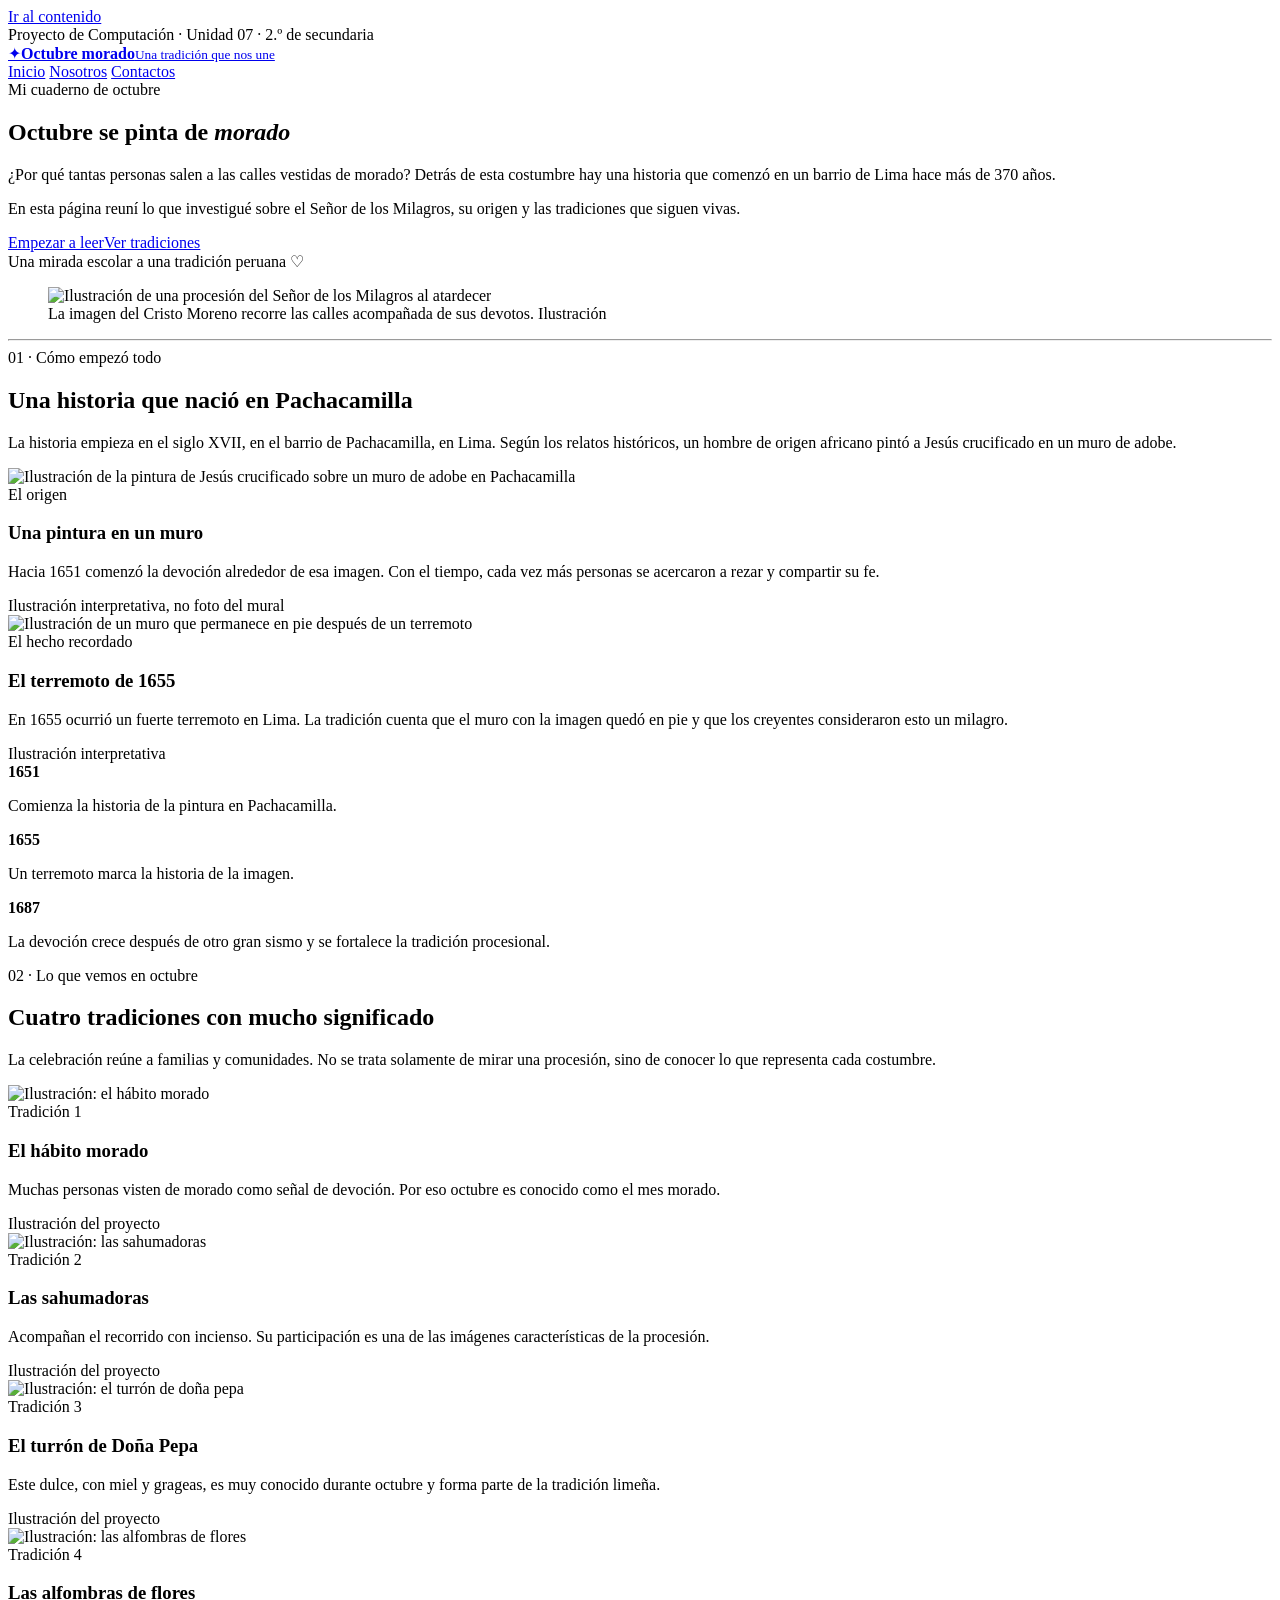
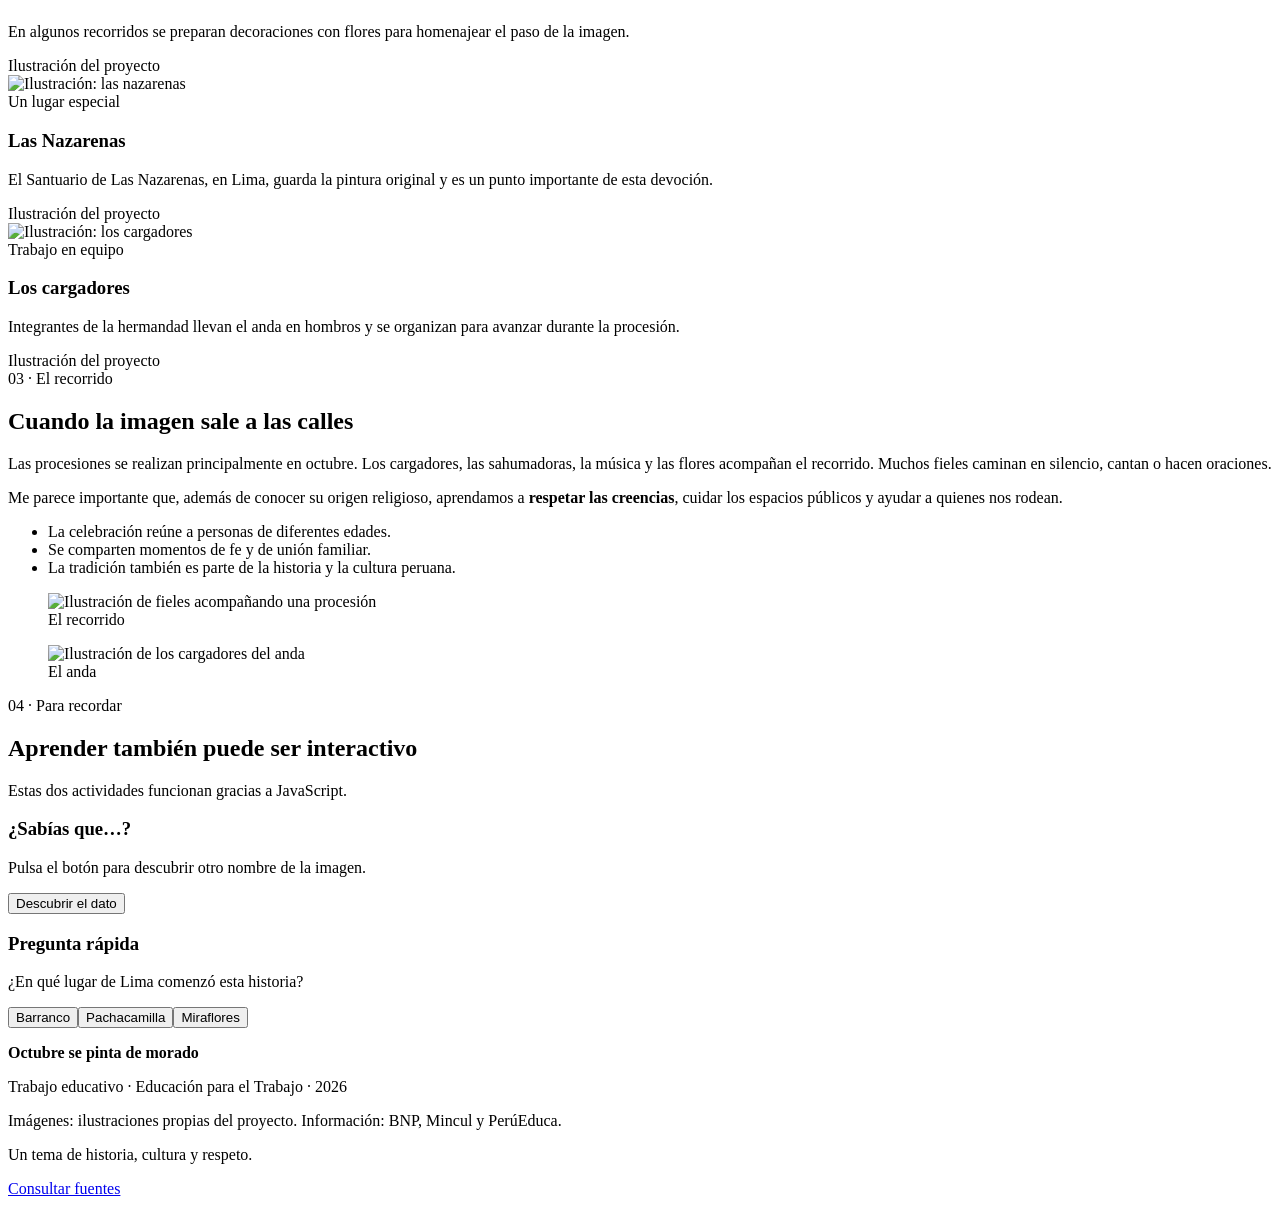
==== index.html @ eba6b46f "Add files via upload" ====
<!DOCTYPE html>
<html lang="es">
<head>
  <meta charset="UTF-8">
  <meta name="viewport" content="width=device-width, initial-scale=1.0">
  <meta name="description" content="Una página educativa sobre los orígenes, tradiciones y procesiones del Señor de los Milagros.">
  <title>Inicio | Octubre se pinta de morado</title>
  <link rel="stylesheet" href="css/estilos.css">
</head>
<body>
<a class="skip" href="#contenido">Ir al contenido</a>
<div class="mini-top">Proyecto de Computación · Unidad 07 · 2.º de secundaria</div>
<header class="site-header"><div class="container nav-wrap">
  <a class="brand" href="index.html"><span class="brand-mark" aria-hidden="true">✦</span><span><strong>Octubre morado</strong><small>Una tradición que nos une</small></span></a>
  <nav class="nav" aria-label="Menú principal">
    <a href="index.html" aria-current="page">Inicio</a>
    <a href="nosotros.html" >Nosotros</a>
    <a href="contactos.html" >Contactos</a>
  </nav>
</div></header>
<main id="contenido">
<section class="hero"><div class="container hero-grid"><div>
<span class="eyebrow">Mi cuaderno de octubre</span>
<h1>Octubre se pinta de <em>morado</em></h1>
<p class="lead">¿Por qué tantas personas salen a las calles vestidas de morado? Detrás de esta costumbre hay una historia que comenzó en un barrio de Lima hace más de 370 años.</p>
<p>En esta página reuní lo que investigué sobre el Señor de los Milagros, su origen y las tradiciones que siguen vivas.</p>
<div class="actions"><a class="primary-button" href="#historia">Empezar a leer</a><a class="secondary-button" href="#tradiciones">Ver tradiciones</a></div>
<div class="note">Una mirada escolar a una tradición peruana ♡</div>
</div><figure class="figure hero-picture"><img src="imagenes/01-portada.png" alt="Ilustración de una procesión del Señor de los Milagros al atardecer" width="960" height="624"><figcaption>La imagen del Cristo Moreno recorre las calles acompañada de sus devotos. <span class="badge-illustration">Ilustración</span></figcaption></figure></div></section>
<hr class="divider">
<section class="section" id="historia"><div class="container"><div class="section-intro"><span class="eyebrow">01 · Cómo empezó todo</span><h2>Una historia que nació en Pachacamilla</h2><p>La historia empieza en el siglo XVII, en el barrio de Pachacamilla, en Lima. Según los relatos históricos, un hombre de origen africano pintó a Jesús crucificado en un muro de adobe.</p></div>
<div class="history-grid"><article class="story-card"><img src="imagenes/02-origen-pachacamilla.png" alt="Ilustración de la pintura de Jesús crucificado sobre un muro de adobe en Pachacamilla" loading="lazy"><div class="card-content"><span class="tag">El origen</span><h3>Una pintura en un muro</h3><p>Hacia 1651 comenzó la devoción alrededor de esa imagen. Con el tiempo, cada vez más personas se acercaron a rezar y compartir su fe.</p><span class="badge-illustration">Ilustración interpretativa, no foto del mural</span></div></article>
<article class="story-card"><img src="imagenes/03-el-muro-y-el-sismo.png" alt="Ilustración de un muro que permanece en pie después de un terremoto" loading="lazy"><div class="card-content"><span class="tag">El hecho recordado</span><h3>El terremoto de 1655</h3><p>En 1655 ocurrió un fuerte terremoto en Lima. La tradición cuenta que el muro con la imagen quedó en pie y que los creyentes consideraron esto un milagro.</p><span class="badge-illustration">Ilustración interpretativa</span></div></article></div>
<div class="timeline"><div class="time"><strong>1651</strong><p>Comienza la historia de la pintura en Pachacamilla.</p></div><div class="time"><strong>1655</strong><p>Un terremoto marca la historia de la imagen.</p></div><div class="time"><strong>1687</strong><p>La devoción crece después de otro gran sismo y se fortalece la tradición procesional.</p></div></div>
</div></section>
<section class="section section-tinted" id="tradiciones"><div class="container"><div class="section-intro"><span class="eyebrow">02 · Lo que vemos en octubre</span><h2>Cuatro tradiciones con mucho significado</h2><p>La celebración reúne a familias y comunidades. No se trata solamente de mirar una procesión, sino de conocer lo que representa cada costumbre.</p></div>
<div class="tile-grid">
<article class="tile"><img src="imagenes/05-habito-morado.png" alt="Ilustración: el hábito morado" loading="lazy"><div class="card-content"><span class="tag">Tradición 1</span><h3>El hábito morado</h3><p>Muchas personas visten de morado como señal de devoción. Por eso octubre es conocido como el mes morado.</p><span class="badge-illustration">Ilustración del proyecto</span></div></article><article class="tile"><img src="imagenes/06-sahumadoras.png" alt="Ilustración: las sahumadoras" loading="lazy"><div class="card-content"><span class="tag">Tradición 2</span><h3>Las sahumadoras</h3><p>Acompañan el recorrido con incienso. Su participación es una de las imágenes características de la procesión.</p><span class="badge-illustration">Ilustración del proyecto</span></div></article><article class="tile"><img src="imagenes/07-turron-dona-pepa.png" alt="Ilustración: el turrón de doña pepa" loading="lazy"><div class="card-content"><span class="tag">Tradición 3</span><h3>El turrón de Doña Pepa</h3><p>Este dulce, con miel y grageas, es muy conocido durante octubre y forma parte de la tradición limeña.</p><span class="badge-illustration">Ilustración del proyecto</span></div></article><article class="tile"><img src="imagenes/08-alfombra-de-flores.png" alt="Ilustración: las alfombras de flores" loading="lazy"><div class="card-content"><span class="tag">Tradición 4</span><h3>Las alfombras de flores</h3><p>En algunos recorridos se preparan decoraciones con flores para homenajear el paso de la imagen.</p><span class="badge-illustration">Ilustración del proyecto</span></div></article><article class="tile"><img src="imagenes/04-iglesia-las-nazarenas.png" alt="Ilustración: las nazarenas" loading="lazy"><div class="card-content"><span class="tag">Un lugar especial</span><h3>Las Nazarenas</h3><p>El Santuario de Las Nazarenas, en Lima, guarda la pintura original y es un punto importante de esta devoción.</p><span class="badge-illustration">Ilustración del proyecto</span></div></article><article class="tile"><img src="imagenes/09-cargadores-del-anda.png" alt="Ilustración: los cargadores" loading="lazy"><div class="card-content"><span class="tag">Trabajo en equipo</span><h3>Los cargadores</h3><p>Integrantes de la hermandad llevan el anda en hombros y se organizan para avanzar durante la procesión.</p><span class="badge-illustration">Ilustración del proyecto</span></div></article>
</div></div></section>
<section class="section" id="procesiones"><div class="container two-col"><div><span class="eyebrow">03 · El recorrido</span><h2>Cuando la imagen sale a las calles</h2><p>Las procesiones se realizan principalmente en octubre. Los cargadores, las sahumadoras, la música y las flores acompañan el recorrido. Muchos fieles caminan en silencio, cantan o hacen oraciones.</p><p>Me parece importante que, además de conocer su origen religioso, aprendamos a <strong>respetar las creencias</strong>, cuidar los espacios públicos y ayudar a quienes nos rodean.</p><ul class="check-list"><li>La celebración reúne a personas de diferentes edades.</li><li>Se comparten momentos de fe y de unión familiar.</li><li>La tradición también es parte de la historia y la cultura peruana.</li></ul></div>
<div class="photo-stack"><figure class="figure"><img src="imagenes/01-portada.png" alt="Ilustración de fieles acompañando una procesión"><figcaption>El recorrido</figcaption></figure><figure class="figure"><img src="imagenes/09-cargadores-del-anda.png" alt="Ilustración de los cargadores del anda"><figcaption>El anda</figcaption></figure></div>
</div></section>
<section class="section section-tinted" id="aprende"><div class="container"><div class="section-intro"><span class="eyebrow">04 · Para recordar</span><h2>Aprender también puede ser interactivo</h2><p>Estas dos actividades funcionan gracias a JavaScript.</p></div><div class="interactive-grid">
<div class="interactive-card"><h3>¿Sabías que…?</h3><p>Pulsa el botón para descubrir otro nombre de la imagen.</p><button type="button" id="boton-dato" class="primary-button" aria-expanded="false" aria-controls="dato-curioso">Descubrir el dato</button><p class="reveal" id="dato-curioso" hidden>Al Señor de los Milagros también se le conoce como <strong>Cristo de Pachacamilla</strong> o <strong>Cristo Moreno</strong>.</p></div>
<div class="interactive-card"><h3>Pregunta rápida</h3><p>¿En qué lugar de Lima comenzó esta historia?</p><div class="quiz-options"><button type="button" data-respuesta="incorrecta">Barranco</button><button type="button" data-respuesta="correcta">Pachacamilla</button><button type="button" data-respuesta="incorrecta">Miraflores</button></div><p class="quiz-result" id="resultado-quiz" role="status" aria-live="polite"></p></div>
</div></div></section>
</main><footer class="site-footer"><div class="container footer-line"><div><strong>Octubre se pinta de morado</strong><p>Trabajo educativo · Educación para el Trabajo · 2026</p><p>Imágenes: ilustraciones propias del proyecto. Información: BNP, Mincul y PerúEduca.</p></div><div><p>Un tema de historia, cultura y respeto.</p><p><a href="nosotros.html#fuentes">Consultar fuentes</a></p></div></div></footer>
<script src="js/interacciones.js"></script></body></html>
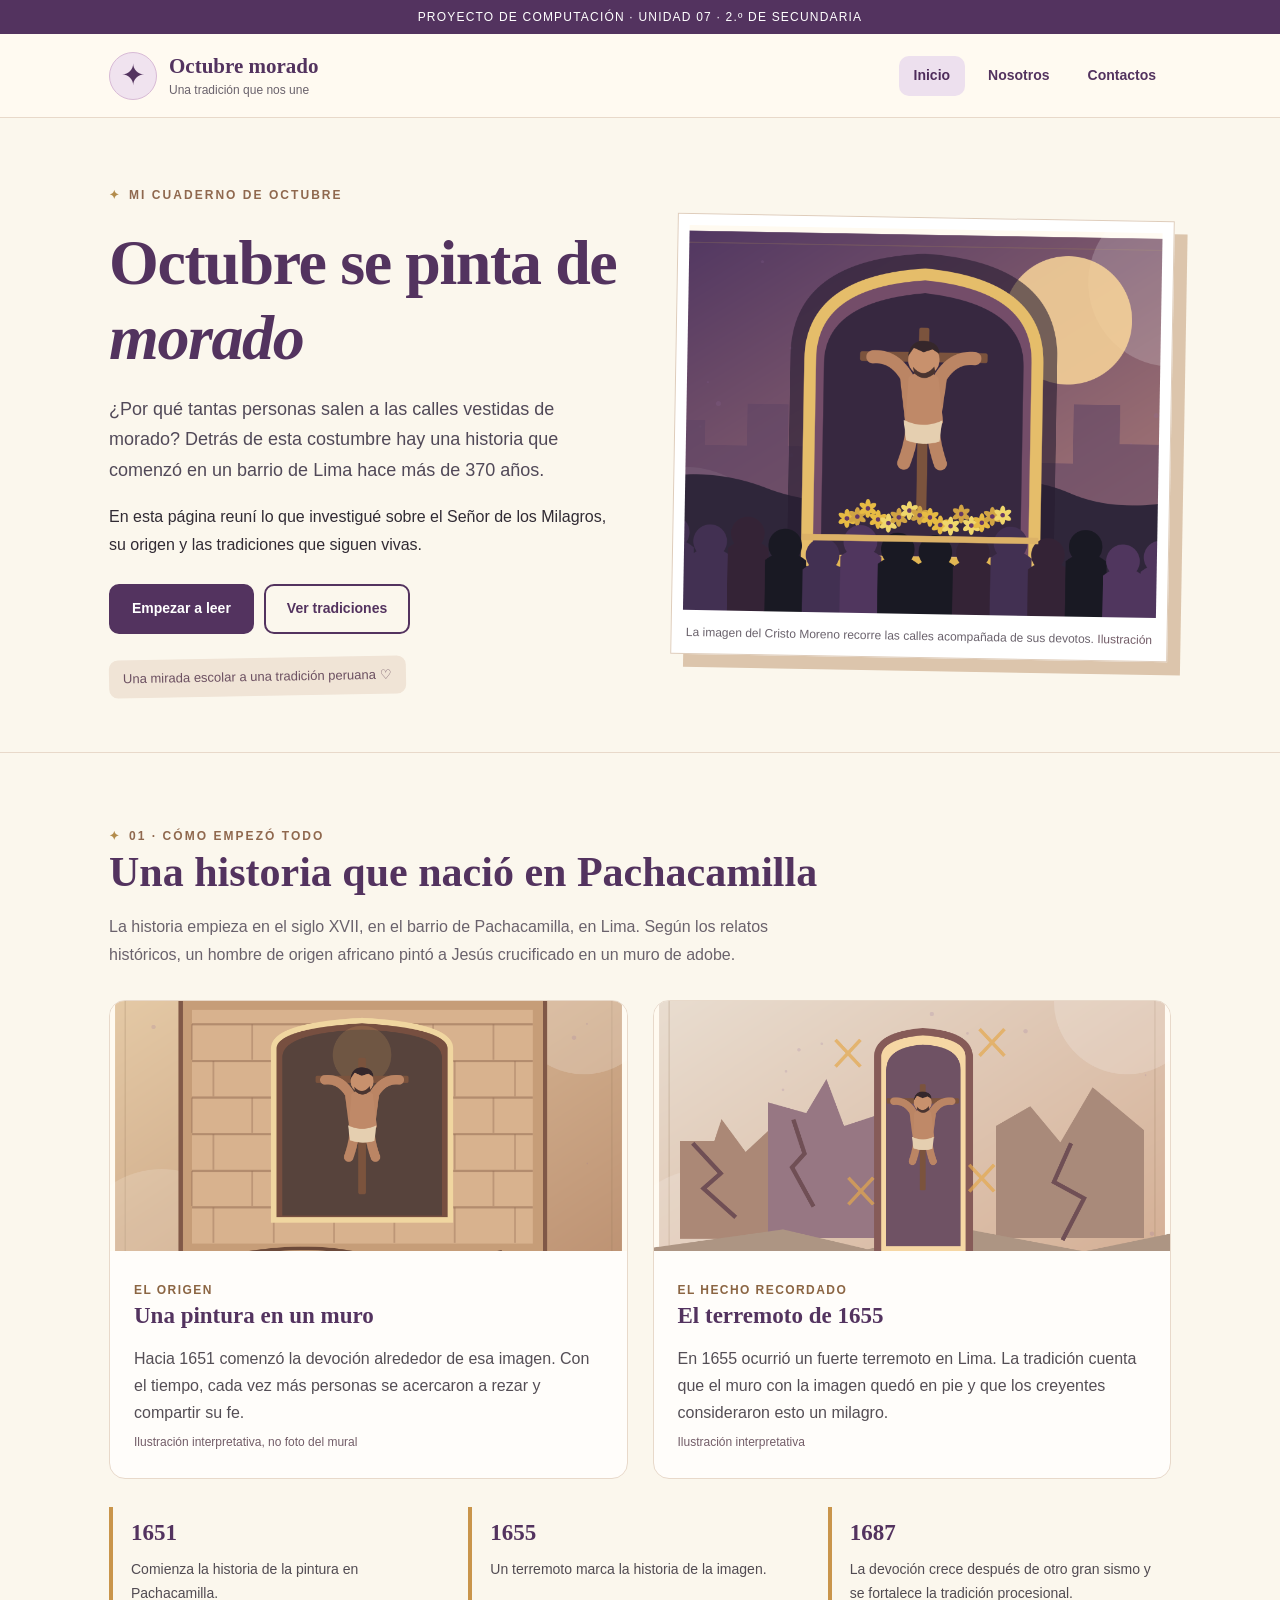
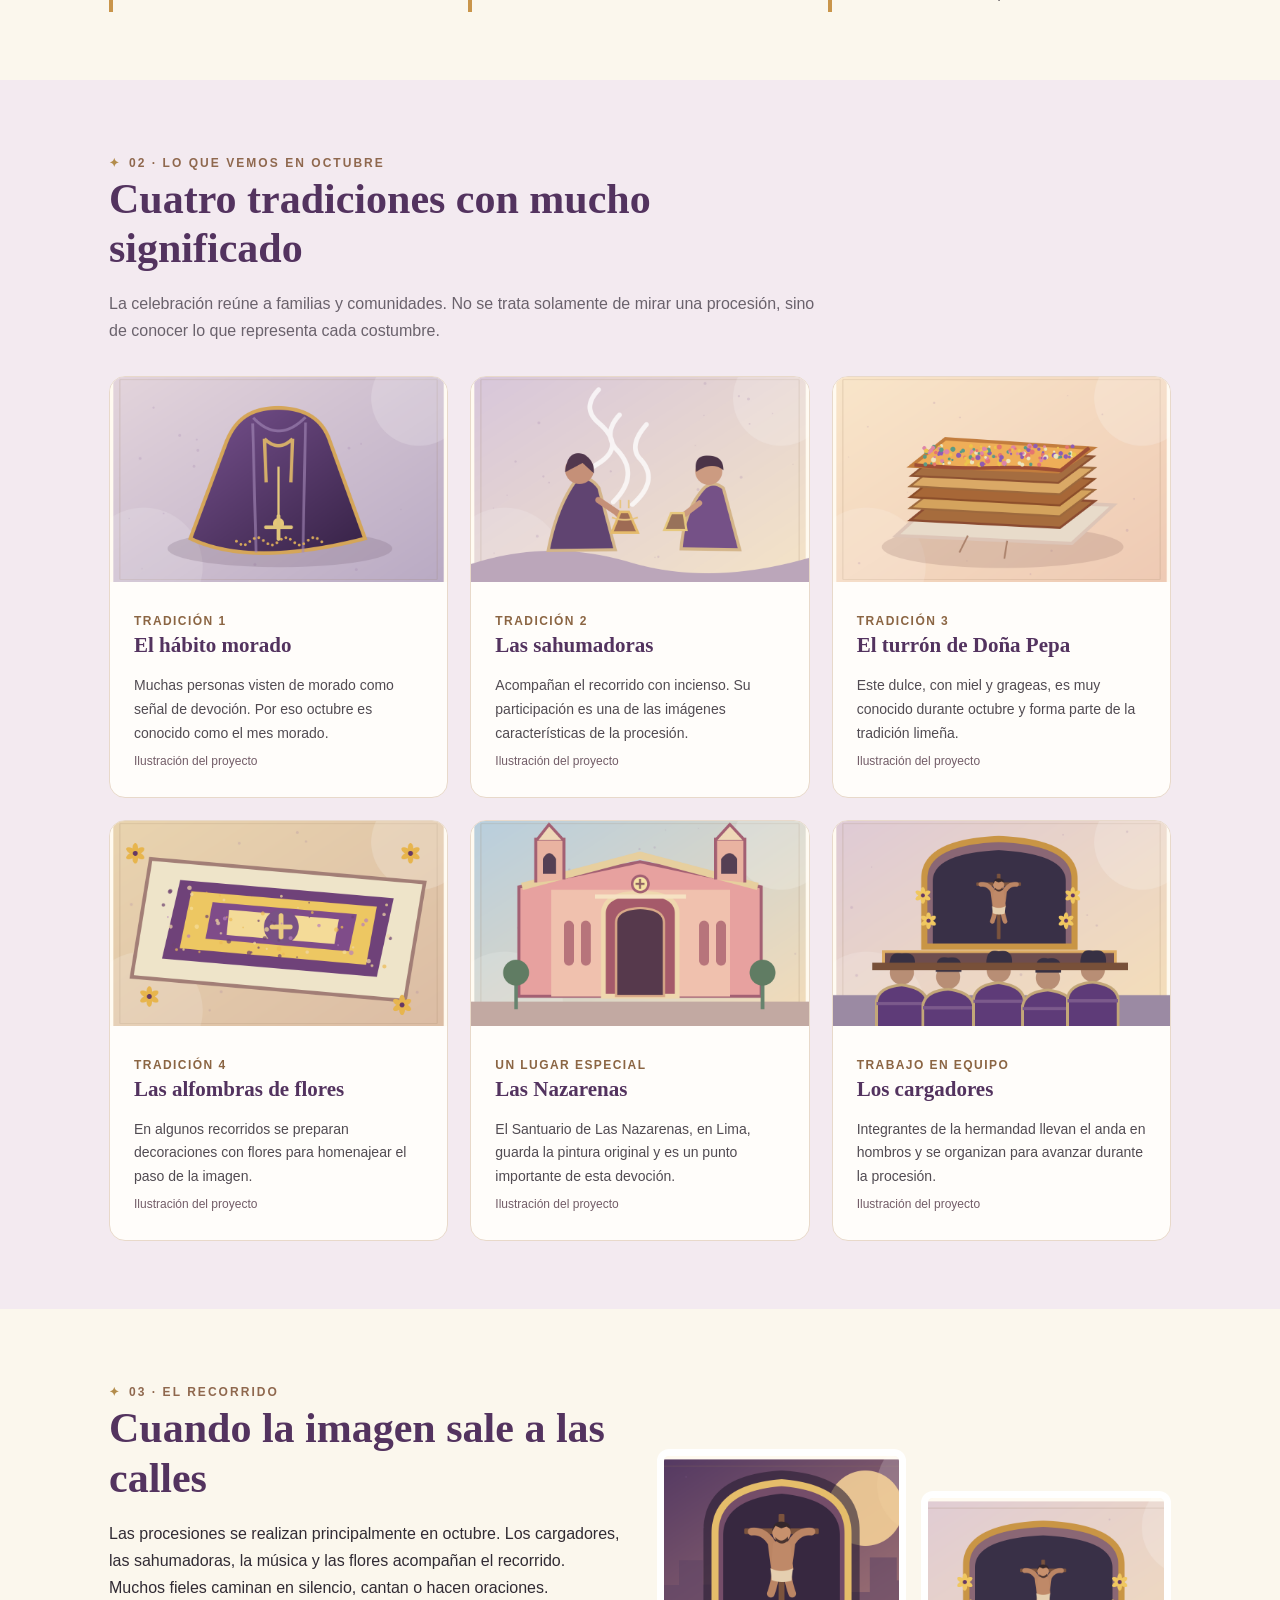
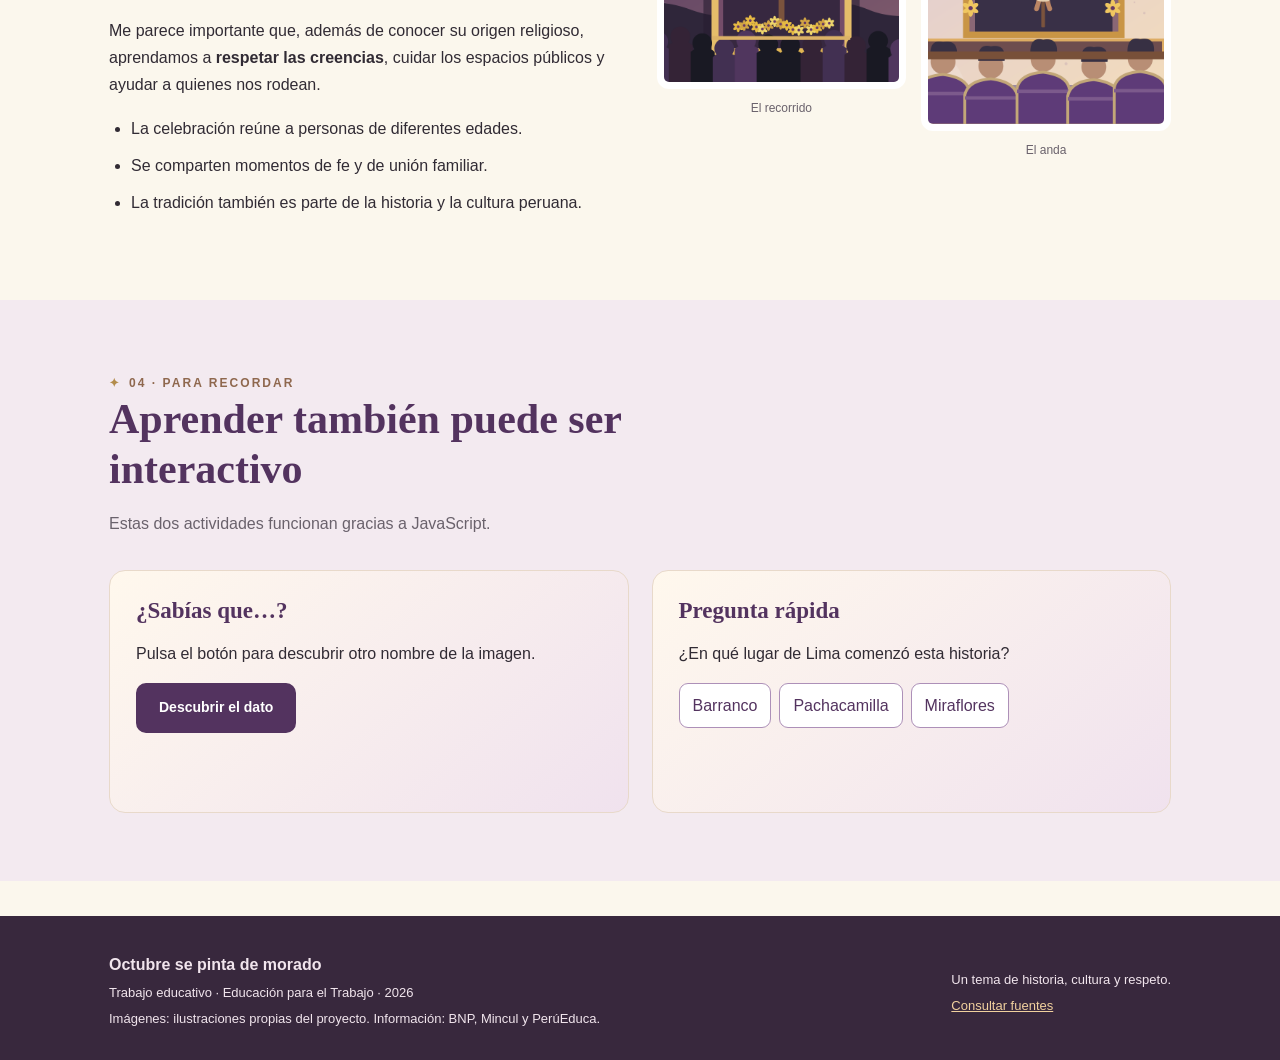
==== commit dc014aa1: "Update index.html" ====
--- a/index.html
+++ b/index.html
@@ -45,4 +45,7 @@
 <div class="interactive-card"><h3>Pregunta rápida</h3><p>¿En qué lugar de Lima comenzó esta historia?</p><div class="quiz-options"><button type="button" data-respuesta="incorrecta">Barranco</button><button type="button" data-respuesta="correcta">Pachacamilla</button><button type="button" data-respuesta="incorrecta">Miraflores</button></div><p class="quiz-result" id="resultado-quiz" role="status" aria-live="polite"></p></div>
 </div></div></section>
 </main><footer class="site-footer"><div class="container footer-line"><div><strong>Octubre se pinta de morado</strong><p>Trabajo educativo · Educación para el Trabajo · 2026</p><p>Imágenes: ilustraciones propias del proyecto. Información: BNP, Mincul y PerúEduca.</p></div><div><p>Un tema de historia, cultura y respeto.</p><p><a href="nosotros.html#fuentes">Consultar fuentes</a></p></div></div></footer>
-<script src="js/interacciones.js"></script></body></html>+<script src="js/interacciones.js"></script></body></html>
+
+
+<!-- Actualización de publicación de la página escolar -->
--- a/css/estilos.css
+++ b/css/estilos.css
@@ -0,0 +1,4 @@
+/* Hoja de estilos principal. Colores inspirados en el mes morado. */
+:root {--morado:#53335f;--morado2:#76528a;--crema:#fbf7ed;--papel:#fffdfa;--oro:#c9954b;--tinta:#312b34;--gris:#6a626c;--borde:#e8d9ca;--rosa:#f5e9e6;}
+*{box-sizing:border-box}html{scroll-behavior:smooth}body{margin:0;background:var(--crema);color:var(--tinta);font-family:Arial,Helvetica,sans-serif;font-size:16px;line-height:1.7}img{display:block;max-width:100%;height:auto}a{color:var(--morado)}button,input,textarea{font:inherit}.container{max-width:1110px;margin:auto;padding:0 24px}.skip{position:absolute;top:-50px;left:12px;background:#fff;padding:8px;z-index:50}.skip:focus{top:10px}.mini-top{background:var(--morado);color:#fff;padding:7px 0;text-align:center;font-size:12px;letter-spacing:.1em;text-transform:uppercase}.site-header{background:#fffaf1;border-bottom:1px solid var(--borde);position:sticky;top:0;z-index:10}.nav-wrap{display:flex;justify-content:space-between;align-items:center;gap:20px;min-height:83px}.brand{display:flex;align-items:center;gap:12px;text-decoration:none;color:var(--morado);line-height:1.2}.brand-mark{font-size:29px;background:#f0e3ef;border:1px solid #d8bad6;width:48px;height:48px;display:grid;place-items:center;border-radius:50%}.brand strong{font-family:Georgia,serif;font-size:21px;display:block}.brand small{color:var(--gris);font-size:12px}.nav{display:flex;gap:8px;align-items:center}.nav a{padding:8px 15px;text-decoration:none;font-weight:700;font-size:14px;border-radius:10px}.nav a:hover,.nav a[aria-current=page]{background:#ede0ee;color:#4e2c5b}.hero{padding:62px 0 56px}.hero-grid{display:grid;grid-template-columns:1.02fr .98fr;gap:48px;align-items:center}.eyebrow{font-size:12px;letter-spacing:.17em;text-transform:uppercase;font-weight:bold;color:#8f684e}.eyebrow:before{content:'✦';margin-right:8px;color:#b38c4b}h1,h2,h3{font-family:Georgia,'Times New Roman',serif;line-height:1.18;color:var(--morado);margin:0 0 16px}h1{font-size:clamp(42px,5vw,66px);letter-spacing:-1.4px;margin-top:17px}h2{font-size:clamp(31px,3.4vw,42px)}h3{font-size:23px}.lead{font-size:18px;color:#514958;max-width:590px}.primary-button,.secondary-button{display:inline-block;text-decoration:none;background:var(--morado);color:white;border:2px solid var(--morado);padding:11px 21px;border-radius:10px;font-size:14px;font-weight:700;cursor:pointer;transition:transform .15s,background .15s}.secondary-button{background:transparent;color:var(--morado)}.primary-button:hover,.secondary-button:hover{transform:translateY(-2px);background:#6e4b7f;color:white}.actions{display:flex;gap:10px;flex-wrap:wrap;margin-top:26px}.figure{margin:0}.hero-picture{padding:11px;background:#fff;border:1px solid #dfcdbb;box-shadow:13px 13px 0 #dcc5ac;transform:rotate(1deg)}.hero-picture img{width:100%;height:385px;object-fit:cover}.figure figcaption{font-size:12px;color:var(--gris);padding-top:9px;text-align:center}.note{display:inline-block;padding:8px 14px;background:#f0e4d6;color:#6c5061;font-size:13px;border-radius:9px;transform:rotate(-1deg);margin-top:24px}.divider{border:0;border-top:1px solid var(--borde);margin:0}.section{padding:68px 0}.section-tinted{background:#f3eaf0}.section-intro{max-width:715px;margin-bottom:32px}.section-intro p{color:var(--gris);margin:0}.history-grid{display:grid;grid-template-columns:1fr 1fr;gap:25px}.story-card,.tile,.info-card,.interactive-card,.bio-card,.form-card{background:var(--papel);border:1px solid var(--borde);border-radius:16px;overflow:hidden}.story-card img{width:100%;height:250px;object-fit:cover}.card-content{padding:24px}.tag{font-size:12px;font-weight:bold;color:#8b6543;letter-spacing:.12em;text-transform:uppercase}.card-content p{margin-bottom:0;color:#544e55}.timeline{display:grid;grid-template-columns:repeat(3,1fr);gap:16px;margin-top:28px}.time{border-left:4px solid var(--oro);padding:6px 18px}.time strong{display:block;font-size:23px;color:var(--morado);font-family:Georgia,serif}.time p{margin:6px 0 0;font-size:14px;color:#514b52}.tile-grid{display:grid;grid-template-columns:repeat(3,1fr);gap:22px}.tile{display:flex;flex-direction:column}.tile img{height:205px;width:100%;object-fit:cover}.tile .card-content{flex:1}.tile h3{font-size:21px}.tile p{font-size:14px;color:#514b52}.two-col{display:grid;grid-template-columns:1fr 1fr;gap:33px;align-items:center}.photo-stack{display:grid;grid-template-columns:1fr 1fr;gap:15px}.photo-stack figure img{height:240px;width:100%;object-fit:cover;border-radius:12px;border:7px solid white}.photo-stack figure:nth-child(2){margin-top:42px}.check-list{padding-left:22px}.check-list li{margin-bottom:10px}.interactive-card{padding:26px;background:linear-gradient(140deg,#fff8ed,#f0e2ee)}.interactive-grid{display:grid;grid-template-columns:1fr 1fr;gap:23px}.reveal{margin-top:16px;padding:14px 18px;background:#fff;border:1px dashed #aa86ab;border-radius:9px}.reveal[hidden]{display:none}.quiz-options{display:flex;gap:8px;flex-wrap:wrap;margin-top:10px}.quiz-options button{border:1px solid #ad90b8;background:white;color:var(--morado);border-radius:9px;padding:8px 13px;cursor:pointer}.quiz-options button:hover,.quiz-options button:focus{background:#eee1ef}.quiz-result{font-weight:bold;min-height:26px;color:#6b435d}.page-hero{background:#f3e6ec;padding:65px 0 57px;border-bottom:1px solid var(--borde)}.page-hero .lead{max-width:770px}.body-copy{max-width:780px}.bio-card{padding:28px}.bio-card p:last-child{margin-bottom:0}.quote{border-left:5px solid var(--oro);padding:17px 23px;font-family:Georgia,serif;font-size:24px;color:var(--morado);background:#fff9ec;border-radius:0 10px 10px 0}.sources li{margin-bottom:13px;overflow-wrap:anywhere}.form-layout{display:grid;grid-template-columns:1.2fr .8fr;gap:28px;align-items:start}.form-card{padding:30px}.field{margin:0 0 20px}.field label{display:block;font-size:14px;font-weight:bold;margin-bottom:7px}.field input,.field textarea{width:100%;border:1.5px solid #b9a7ba;border-radius:9px;padding:12px 13px;background:#fff;color:#302b35}.field textarea{resize:vertical;min-height:140px}.field input:focus,.field textarea:focus{outline:3px solid #decae4;outline-offset:1px}.form-help{font-size:13px;color:#6a626c}.notice{background:#f9f0d8;padding:17px 20px;border-left:4px solid #d19a49;border-radius:4px;font-size:14px}.site-footer{background:#38283d;color:#f1e5ed;padding:35px 0 25px;margin-top:35px}.site-footer p{margin:4px 0;font-size:13px}.site-footer a{color:#f1d19e}.footer-line{display:flex;justify-content:space-between;gap:20px;align-items:center;flex-wrap:wrap}.breadcrumb{font-size:13px;color:#765b71;margin-bottom:18px}.result-panel{max-width:700px;margin:70px auto;padding:34px;border-radius:16px;border:1px solid var(--borde);background:#fff}.result-panel h1{font-size:40px}.result-panel p{overflow-wrap:anywhere}.smallcaption{font-size:12px;color:#716875}.badge-illustration{display:inline-block;color:#735d68;font-size:12px;margin-top:3px}
+@media(max-width:830px){.hero-grid,.two-col,.form-layout{grid-template-columns:1fr}.hero{padding-top:38px}.hero-picture img{height:320px}.tile-grid{grid-template-columns:repeat(2,1fr)}.interactive-grid{grid-template-columns:1fr}.hero-grid{gap:25px}.nav-wrap{flex-wrap:wrap;justify-content:center;padding-top:15px;padding-bottom:14px;gap:12px}.site-header{position:static}}@media(max-width:520px){.container{padding:0 16px}.hero{padding-bottom:40px}h1{font-size:41px}.history-grid,.tile-grid,.timeline{grid-template-columns:1fr}.time{margin-bottom:6px}.section{padding:48px 0}.nav{gap:0}.nav a{padding:8px 12px}.brand strong{font-size:19px}.hero-picture img{height:250px}.photo-stack figure img{height:170px}.interactive-card,.form-card{padding:21px}.footer-line{align-items:flex-start}}
